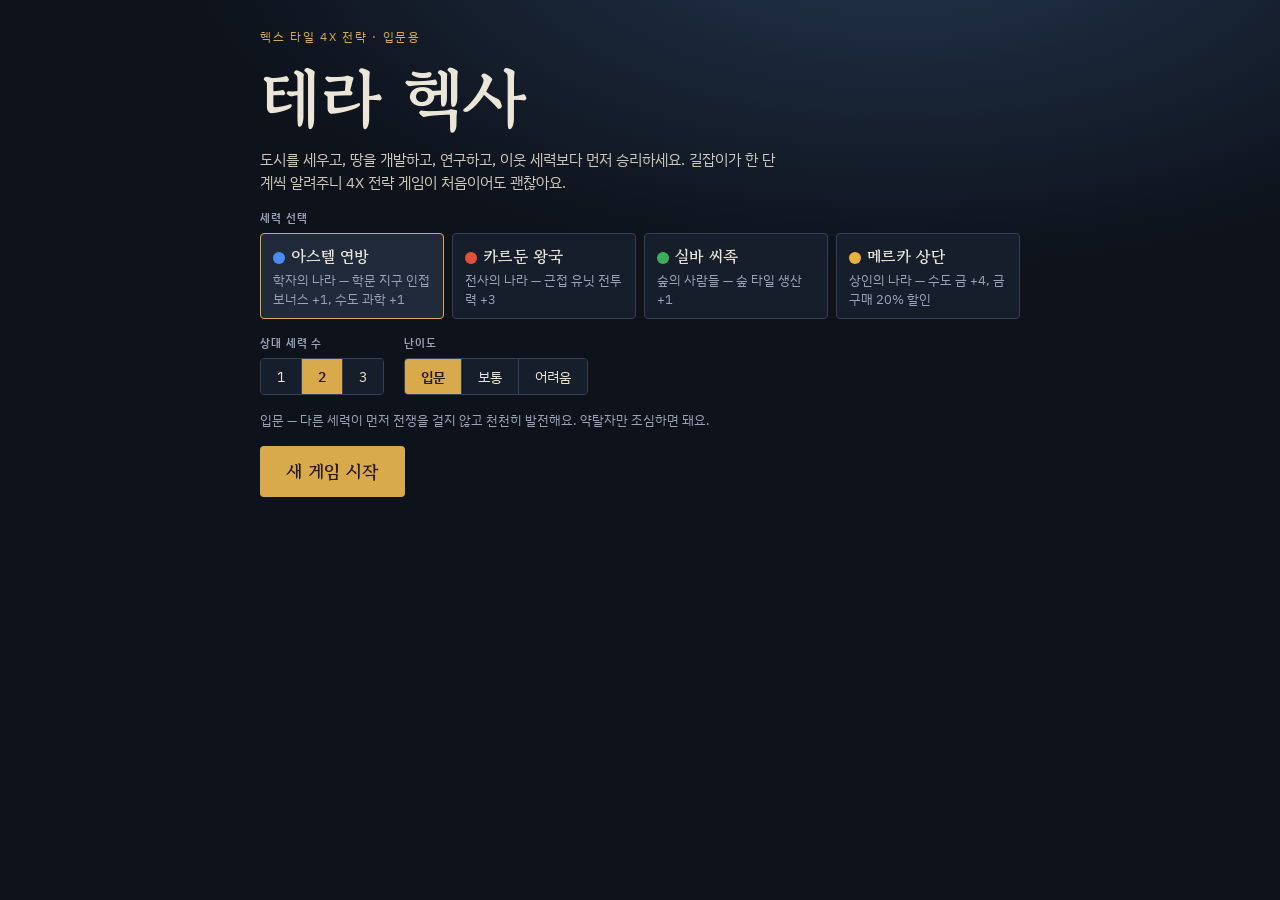
==== terra-hexa/index.html @ 1e4c503f "Add Terra Hexa, a beginner-friendly hex 4X strategy web game An original turn-based 4X game for teac" ====
<!DOCTYPE html>
<html lang="ko">
<head>
<meta charset="UTF-8">
<meta name="viewport" content="width=device-width, initial-scale=1, viewport-fit=cover">
<title>테라 헥사</title>
<link rel="stylesheet" href="https://fonts.googleapis.com/css2?family=Gowun+Batang:wght@400;700&family=IBM+Plex+Sans+KR:wght@400;500;600&display=swap">
<link rel="stylesheet" href="style.css">
</head>
<body>
<div id="app">
  <canvas id="map" aria-label="게임 지도"></canvas>

  <div id="top" hidden>
  <header id="topbar">
    <div class="chips" id="yields"></div>
    <button class="research" id="researchChip" type="button"></button>
    <div class="top-right">
      <span id="turnLabel" class="turn"></span>
      <button class="icon-btn" id="btnTech" type="button" title="연구 (T)">🔬<span>연구</span></button>
      <button class="icon-btn" id="btnPolicy" type="button" title="정책">🎭<span>정책</span></button>
      <button class="icon-btn" id="btnDiplo" type="button" title="외교 · 순위">🤝<span>외교</span></button>
      <button class="icon-btn" id="btnYield" type="button" title="타일 산출량 표시 (Y)">🔢<span>산출</span></button>
      <button class="icon-btn" id="btnHelp" type="button" title="도움말">❓<span>도움말</span></button>
      <button class="icon-btn" id="btnMenu" type="button" title="메뉴">☰<span>메뉴</span></button>
    </div>
  </header>

  <div id="banner" hidden></div>
  <aside id="advisor" hidden></aside>
  </div>
  <div id="toast" hidden></div>

  <div id="dock" hidden>
    <div class="dock-row">
      <div id="log"></div>
      <div class="dock-side">
        <canvas id="minimap" width="170" height="110"></canvas>
        <button id="nextBtn" type="button"></button>
      </div>
    </div>
    <div id="tileInfo" hidden></div>
    <section id="unitPanel" hidden></section>
  </div>
  <section id="cityPanel" hidden></section>

  <div id="modal" hidden><div class="sheet" role="dialog" aria-modal="true"><div id="modalBody"></div></div></div>

  <div id="setup">
    <div class="setup-inner">
      <p class="eyebrow">헥스 타일 4X 전략 · 입문용</p>
      <h1>테라 헥사</h1>
      <p class="lede">도시를 세우고, 땅을 개발하고, 연구하고, 이웃 세력보다 먼저 승리하세요. 길잡이가 한 단계씩 알려주니 4X 전략 게임이 처음이어도 괜찮아요.</p>
      <div class="field">
        <div class="label">세력 선택</div>
        <div id="factionList" class="factions"></div>
      </div>
      <div class="field row">
        <div>
          <div class="label">상대 세력 수</div>
          <div class="seg" id="segAI"><button type="button" data-v="1">1</button><button type="button" data-v="2" class="on">2</button><button type="button" data-v="3">3</button></div>
        </div>
        <div>
          <div class="label">난이도</div>
          <div class="seg" id="segDiff"><button type="button" data-v="easy" class="on">입문</button><button type="button" data-v="normal">보통</button><button type="button" data-v="hard">어려움</button></div>
        </div>
      </div>
      <p class="hint" id="diffHint"></p>
      <div class="setup-actions">
        <button id="btnStart" class="primary" type="button">새 게임 시작</button>
        <button id="btnContinue" class="ghost" type="button" hidden>이어서 하기</button>
      </div>
    </div>
  </div>
</div>
<script src="data.js"></script>
<script src="engine.js"></script>
<script src="ai.js"></script>
<script src="ui.js"></script>
</body>
</html>
---- terra-hexa/style.css ----
/* 레이아웃: 지도가 화면 전체, 그 위에 지도 제작실 느낌의 얇은 패널이 떠 있음 */
:root {
  color-scheme: dark;
  --ink: #0d121b;
  --panel: #171e2b;
  --panel-2: #202a3b;
  --line: #34415a;
  --text: #ece6d8;
  --dim: #9aa4b8;
  --brass: #d9aa4c;
  --brass-ink: #261b05;
  --good: #7bd193;
  --bad: #f07a66;
  --food: #9bd66e;
  --prod: #e79d55;
  --gold: #f2ca52;
  --sci: #6aaef6;
  --cult: #c992f2;
  --font-display: 'Gowun Batang', 'Nanum Myeongjo', 'Apple SD Gothic Neo', serif;
  --font-body: 'IBM Plex Sans KR', 'Apple SD Gothic Neo', 'Malgun Gothic', 'Noto Sans KR', system-ui, sans-serif;
  --gl: max(16px, env(safe-area-inset-left, 0px));
  --gr: max(16px, env(safe-area-inset-right, 0px));
}
* { box-sizing: border-box; }
html, body { height: 100%; }
body { margin: 0; background: var(--ink); color: var(--text); font-family: var(--font-body); font-size: 14px; line-height: 1.5; overflow: hidden; }
button { font: inherit; color: inherit; cursor: pointer; }
button:focus-visible { outline: 2px solid var(--brass); outline-offset: 2px; }
[hidden] { display: none !important; }

#app { position: relative; height: 100%; overflow: hidden; user-select: none; -webkit-user-select: none; }
#map { position: absolute; inset: 0; width: 100%; height: 100%; display: block; touch-action: none; cursor: grab; }

/* ---------- 상단 바 ---------- */
#top { position: absolute; top: 0; left: 0; right: 0; display: flex; flex-direction: column; align-items: flex-start; gap: 8px; pointer-events: none; }
#top > * { pointer-events: auto; }
#topbar { align-self: stretch; display: flex; flex-wrap: wrap; align-items: center; gap: 8px;
  padding: 8px var(--gr) 8px var(--gl); background: linear-gradient(#0d121bf2, #0d121bcc 70%, #0d121b00); pointer-events: none; }
#topbar > * { pointer-events: auto; }
.chips { display: flex; gap: 6px; }
.chip { display: flex; align-items: baseline; gap: 5px; padding: 5px 9px; background: var(--panel); border: 1px solid var(--line); border-radius: 4px; font-variant-numeric: tabular-nums; white-space: nowrap; }
.chip b { font-weight: 600; }
.chip small { color: var(--dim); font-size: 12px; }
.chip.sci b { color: var(--sci); } .chip.cult b { color: var(--cult); } .chip.gold b { color: var(--gold); }
.research { flex: 1 1 200px; min-width: 0; max-width: 360px; text-align: left; padding: 5px 10px; background: var(--panel); border: 1px solid var(--line); border-radius: 4px; }
.research.need { border-color: var(--brass); box-shadow: 0 0 0 2px #d9aa4c33; }
.research .r-top { display: flex; justify-content: space-between; gap: 8px; white-space: nowrap; }
.research .r-name { overflow: hidden; text-overflow: ellipsis; }
.research .r-turn { color: var(--dim); font-size: 12px; }
.bar { height: 4px; background: #0008; border-radius: 2px; overflow: hidden; margin-top: 4px; }
.bar i { display: block; height: 100%; background: var(--sci); }
.bar.prod i { background: var(--prod); } .bar.food i { background: var(--food); } .bar.hp i { background: var(--good); }
.top-right { margin-left: auto; display: flex; align-items: center; gap: 6px; }
.turn { font-family: var(--font-display); font-weight: 700; font-size: 15px; white-space: nowrap; padding-right: 4px; }
.icon-btn { display: flex; flex-direction: column; align-items: center; gap: 0; min-width: 44px; padding: 4px 6px; background: var(--panel); border: 1px solid var(--line); border-radius: 4px; font-size: 15px; line-height: 1.2; }
.icon-btn span { font-size: 10px; color: var(--dim); letter-spacing: 0.02em; }
.icon-btn:hover, .research:hover { background: var(--panel-2); }
.icon-btn.on { border-color: var(--brass); }
.icon-btn.alert { border-color: var(--brass); box-shadow: 0 0 0 2px #d9aa4c33; }

/* ---------- 길잡이 ---------- */
#advisor { margin-left: var(--gl); width: min(300px, calc(100% - var(--gl) - var(--gr))); background: var(--panel); border: 1px solid var(--line); border-radius: 4px; box-shadow: 0 8px 24px #0007; }
#advisor .adv-head { display: flex; align-items: center; gap: 8px; width: 100%; padding: 7px 10px; background: none; border: 0; text-align: left; }
#advisor .adv-head .tag { font-size: 11px; letter-spacing: 0.08em; color: var(--brass); }
#advisor .adv-head .count { margin-left: auto; color: var(--dim); font-size: 12px; font-variant-numeric: tabular-nums; }
#advisor .adv-body { padding: 0 10px 10px; }
#advisor h3 { margin: 0 0 4px; font-family: var(--font-display); font-size: 16px; text-wrap: balance; }
#advisor p { margin: 0; color: #cfc9bb; font-size: 13px; }
#advisor .why { margin-top: 6px; padding-top: 6px; border-top: 1px dashed var(--line); color: var(--dim); font-size: 12px; }

#banner { align-self: center; max-width: calc(100% - 32px); padding: 8px 14px; background: var(--brass); color: var(--brass-ink); font-weight: 600; border-radius: 4px; text-align: center; box-shadow: 0 6px 20px #0008; }
#banner button { margin-left: 10px; background: #0002; border: 1px solid #0004; border-radius: 3px; padding: 2px 8px; color: inherit; }
#toast { position: absolute; top: 38%; left: 50%; z-index: 15; transform: translateX(-50%); max-width: calc(100% - 32px); padding: 7px 14px; background: #000c; border: 1px solid var(--line); border-radius: 4px; text-align: center; pointer-events: none; }

/* ---------- 하단 도크 ---------- */
#dock { position: absolute; left: 0; right: 0; bottom: 0; display: flex; flex-direction: column; gap: 8px; padding: 0 var(--gr) max(12px, env(safe-area-inset-bottom, 0px)) var(--gl); pointer-events: none; }
#dock > * { pointer-events: none; }
.dock-row { display: flex; align-items: flex-end; justify-content: space-between; gap: 10px; }
#log { display: flex; flex-direction: column; gap: 4px; align-items: flex-start; min-width: 0; flex: 1; max-width: 460px; }
.note { pointer-events: auto; max-width: 100%; padding: 4px 9px; background: #0d121bdd; border: 1px solid var(--line); border-left: 3px solid var(--dim); border-radius: 3px; font-size: 12.5px; text-align: left; animation: note-in .25s ease-out; }
.note.good { border-left-color: var(--good); } .note.bad { border-left-color: var(--bad); }
.note.old { opacity: .55; }
@keyframes note-in { from { opacity: 0; transform: translateY(6px); } }
.dock-side { display: flex; flex-direction: column; align-items: flex-end; gap: 8px; pointer-events: auto; }
#minimap { width: 170px; height: 110px; background: #0b0f17; border: 1px solid var(--line); border-radius: 4px; cursor: pointer; }
#nextBtn { min-width: 170px; padding: 12px 18px; background: var(--brass); color: var(--brass-ink); border: 0; border-radius: 4px; font-family: var(--font-display); font-weight: 700; font-size: 17px; box-shadow: 0 6px 18px #0009; }
#nextBtn small { display: block; font-family: var(--font-body); font-weight: 500; font-size: 11px; opacity: .75; }
#nextBtn.todo { background: var(--panel-2); color: var(--text); border: 1px solid var(--brass); }
#nextBtn:disabled { opacity: .6; cursor: wait; }
#nextBtn:hover:not(:disabled) { filter: brightness(1.08); }

#tileInfo { align-self: center; max-width: 100%; padding: 5px 12px; background: #0d121be6; border: 1px solid var(--line); border-radius: 4px; font-size: 12.5px; text-align: center; }
#tileInfo .y-f { color: var(--food); } #tileInfo .y-p { color: var(--prod); } #tileInfo .y-g { color: var(--gold); }
#tileInfo em { font-style: normal; color: var(--dim); }
#tileInfo .pv { color: var(--brass); }

#unitPanel { pointer-events: auto; align-self: flex-start; width: min(560px, 100%); padding: 10px 12px; background: var(--panel); border: 1px solid var(--line); border-radius: 4px; box-shadow: 0 8px 24px #0007; }
.u-head { display: flex; align-items: center; gap: 10px; }
.u-icon { width: 38px; height: 38px; display: grid; place-items: center; font-size: 20px; border-radius: 50%; border: 2px solid #fff8; flex: none; }
.u-title { font-family: var(--font-display); font-weight: 700; font-size: 16px; }
.u-stats { color: var(--dim); font-size: 12.5px; font-variant-numeric: tabular-nums; }
.u-close { margin-left: auto; background: none; border: 0; color: var(--dim); font-size: 18px; padding: 4px 8px; }
.u-hint { margin: 6px 0 0; color: #cfc9bb; font-size: 12.5px; }
.acts { display: flex; flex-wrap: wrap; gap: 6px; margin-top: 8px; }
.act { padding: 6px 10px; background: var(--panel-2); border: 1px solid var(--line); border-radius: 4px; font-size: 13px; }
.act kbd { margin-left: 4px; font: inherit; font-size: 11px; color: var(--dim); }
.act.main { background: var(--brass); color: var(--brass-ink); border-color: var(--brass); font-weight: 600; }
.act.main kbd { color: #5a4310; }
.act.danger { color: var(--bad); }
.act:disabled { opacity: .45; cursor: not-allowed; }
.act:hover:not(:disabled) { filter: brightness(1.15); }

/* ---------- 도시 패널 ---------- */
#cityPanel { position: absolute; top: 64px; right: var(--gr); bottom: 200px; width: 350px; display: flex; flex-direction: column; background: var(--panel); border: 1px solid var(--line); border-radius: 4px; box-shadow: 0 8px 24px #0007; overflow: hidden; }
.c-head { display: flex; align-items: center; gap: 8px; padding: 10px 12px; border-bottom: 1px solid var(--line); }
.c-head h2 { margin: 0; font-family: var(--font-display); font-size: 18px; }
.c-head .pop { color: var(--dim); font-size: 13px; }
.c-scroll { overflow-y: auto; padding: 10px 12px 14px; display: flex; flex-direction: column; gap: 12px; overscroll-behavior: contain; }
.c-stats { display: grid; grid-template-columns: repeat(3, 1fr); gap: 6px; }
.stat { padding: 5px 7px; background: var(--panel-2); border-radius: 3px; font-variant-numeric: tabular-nums; }
.stat .k { display: block; font-size: 11px; color: var(--dim); }
.stat .v { font-weight: 600; }
.stat.f .v { color: var(--food); } .stat.p .v { color: var(--prod); } .stat.g .v { color: var(--gold); } .stat.s .v { color: var(--sci); } .stat.c .v { color: var(--cult); }
.c-note { margin: 0; font-size: 12.5px; color: #cfc9bb; }
.c-note.warn { color: var(--bad); }
.c-sec h4 { margin: 0 0 6px; font-size: 11px; letter-spacing: 0.08em; color: var(--brass); font-weight: 600; }
.now { padding: 8px 10px; background: var(--panel-2); border-radius: 3px; }
.now .row { display: flex; justify-content: space-between; gap: 8px; }
.now.empty { border: 1px dashed var(--brass); background: none; color: var(--brass); }
.opt { display: grid; grid-template-columns: 28px 1fr auto; align-items: center; gap: 8px; width: 100%; padding: 6px 8px; background: none; border: 1px solid transparent; border-bottom-color: #ffffff0f; text-align: left; }
.opt:hover:not(.locked) { background: var(--panel-2); border-color: var(--line); border-radius: 3px; }
.opt .ico { font-size: 18px; text-align: center; }
.opt .nm { font-weight: 500; }
.opt .ds { display: block; font-size: 11.5px; color: var(--dim); }
.opt .cost { text-align: right; font-size: 12px; color: var(--dim); font-variant-numeric: tabular-nums; white-space: nowrap; }
.opt .cost b { display: block; color: var(--prod); font-weight: 600; }
.opt.cur { border-color: var(--brass); border-radius: 3px; }
.opt.locked { opacity: .5; cursor: default; }
.opt.locked .ds { color: var(--bad); }
.opt-wrap { display: flex; align-items: stretch; }
.opt-wrap .opt { flex: 1; min-width: 0; }
.buy { flex: none; margin: 4px 0 4px 4px; padding: 0 8px; background: none; border: 1px solid var(--line); border-radius: 3px; font-size: 12px; color: var(--gold); white-space: nowrap; }
.buy:disabled { opacity: .35; cursor: not-allowed; }
.buy:hover:not(:disabled) { background: var(--panel-2); }
details.locked-list summary { cursor: pointer; color: var(--dim); font-size: 12.5px; padding: 4px 0; }

/* ---------- 모달 ---------- */
#modal { position: absolute; inset: 0; display: grid; place-items: center; padding: 16px var(--gr) 16px var(--gl); background: #05080dcc; z-index: 20; }
.sheet { width: min(860px, 100%); max-height: 100%; display: flex; flex-direction: column; background: var(--panel); border: 1px solid var(--line); border-radius: 6px; box-shadow: 0 20px 60px #000a; overflow: hidden; }
#modalBody { display: flex; flex-direction: column; min-height: 0; }
.m-head, .m-foot, .tabs { flex: none; }
.sheet.wide { width: min(1060px, 100%); }
.m-head { display: flex; align-items: center; gap: 10px; padding: 12px 16px; border-bottom: 1px solid var(--line); }
.m-head h2 { margin: 0; font-family: var(--font-display); font-size: 20px; text-wrap: balance; }
.m-head .x { margin-left: auto; background: none; border: 0; font-size: 20px; color: var(--dim); padding: 4px 8px; }
.m-body { flex: 1; min-height: 0; padding: 14px 16px 18px; overflow-y: auto; overscroll-behavior: contain; }
.m-body p { margin: 0 0 10px; max-width: 65ch; }
.m-body h3 { margin: 16px 0 6px; font-family: var(--font-display); font-size: 16px; }
.m-body h3:first-child { margin-top: 0; }
.m-body ul { margin: 0 0 10px; padding-left: 18px; max-width: 68ch; }
.m-body li { margin-bottom: 4px; }
.m-foot { display: flex; flex-wrap: wrap; justify-content: flex-end; gap: 8px; padding: 10px 16px; border-top: 1px solid var(--line); }
.primary { padding: 9px 18px; background: var(--brass); color: var(--brass-ink); border: 0; border-radius: 4px; font-weight: 600; }
.ghost { padding: 9px 18px; background: none; border: 1px solid var(--line); border-radius: 4px; }
.primary:hover { filter: brightness(1.08); } .ghost:hover { background: var(--panel-2); }
.tabs { display: flex; gap: 4px; padding: 8px 16px 0; border-bottom: 1px solid var(--line); overflow-x: auto; }
.tabs button { padding: 7px 12px; background: none; border: 0; border-bottom: 2px solid transparent; color: var(--dim); white-space: nowrap; }
.tabs button.on { color: var(--text); border-bottom-color: var(--brass); }

.tech-scroll { overflow-x: auto; padding-bottom: 6px; }
.tech-grid { display: grid; grid-template-columns: repeat(6, minmax(150px, 1fr)); gap: 8px; min-width: 940px; align-items: start; }
.tech-col { display: flex; flex-direction: column; gap: 8px; }
.tech-col > h5 { margin: 0; font-size: 11px; letter-spacing: 0.08em; color: var(--dim); font-weight: 600; }
.tech { width: 100%; padding: 8px 9px; background: var(--panel-2); border: 1px solid var(--line); border-radius: 4px; text-align: left; }
.tech .t-name { font-weight: 600; display: flex; justify-content: space-between; gap: 6px; }
.tech .t-cost { color: var(--sci); font-size: 12px; font-weight: 500; white-space: nowrap; }
.tech .t-unlock { display: block; font-size: 12px; color: #cfc9bb; }
.tech .t-boost { display: block; margin-top: 3px; font-size: 11.5px; color: var(--dim); }
.tech .t-boost.got { color: var(--good); }
.tech .t-req { display: block; font-size: 11.5px; color: var(--bad); }
.tech.done { background: none; border-style: dashed; opacity: .7; cursor: default; }
.tech.locked { opacity: .5; cursor: default; }
.tech.avail:hover { border-color: var(--brass); }
.tech.cur { border-color: var(--brass); box-shadow: 0 0 0 2px #d9aa4c33; }

.pol-grid { display: grid; grid-template-columns: repeat(auto-fit, minmax(200px, 1fr)); gap: 10px; }
.pol { padding: 14px; background: var(--panel-2); border: 1px solid var(--line); border-radius: 4px; text-align: left; }
.pol:hover { border-color: var(--brass); }
.pol b { display: block; font-family: var(--font-display); font-size: 17px; margin-bottom: 4px; }
.pol-have { display: flex; flex-wrap: wrap; gap: 6px; margin-top: 6px; }
.pol-have span { padding: 3px 8px; border: 1px solid var(--line); border-radius: 3px; font-size: 12.5px; }

.tbl-wrap { overflow-x: auto; }
table.tbl { width: 100%; border-collapse: collapse; font-variant-numeric: tabular-nums; }
.tbl th { text-align: left; font-size: 11px; letter-spacing: 0.06em; color: var(--dim); font-weight: 600; padding: 4px 8px; border-bottom: 1px solid var(--line); white-space: nowrap; }
.tbl td { padding: 7px 8px; border-bottom: 1px solid #ffffff0f; vertical-align: middle; }
.tbl .dot { display: inline-block; width: 10px; height: 10px; border-radius: 50%; margin-right: 6px; }
.tbl .sub { display: block; font-size: 11.5px; color: var(--dim); }
.tbl button { padding: 4px 10px; background: var(--panel-2); border: 1px solid var(--line); border-radius: 3px; font-size: 12.5px; white-space: nowrap; }
.pill { display: inline-block; padding: 1px 8px; border-radius: 10px; font-size: 12px; border: 1px solid var(--line); }
.pill.war { color: var(--bad); border-color: var(--bad); } .pill.peace { color: var(--good); border-color: #7bd19366; }
.vict { display: grid; grid-template-columns: repeat(auto-fit, minmax(220px, 1fr)); gap: 10px; margin-top: 14px; }
.vict div { padding: 10px; background: var(--panel-2); border-radius: 4px; }
.vict b { font-family: var(--font-display); }
.vict small { display: block; color: var(--dim); }

.gloss { display: grid; grid-template-columns: repeat(auto-fit, minmax(240px, 1fr)); gap: 10px; }
.gloss div { padding: 10px 12px; background: var(--panel-2); border-radius: 4px; }
.gloss b { display: block; margin-bottom: 2px; }
.gloss span { font-size: 13px; color: #cfc9bb; }
.keys { display: grid; grid-template-columns: auto 1fr; gap: 4px 14px; max-width: 520px; }
.keys kbd { padding: 1px 7px; background: var(--panel-2); border: 1px solid var(--line); border-radius: 3px; font: inherit; font-size: 12.5px; white-space: nowrap; }

/* ---------- 시작 화면 ---------- */
#setup { position: absolute; inset: 0; overflow-y: auto; z-index: 30; padding: 28px var(--gr) 28px var(--gl);
  background: radial-gradient(1200px 600px at 70% -10%, #24364f 0%, #0d121b 60%); }
.setup-inner { max-width: 760px; margin: 0 auto; display: flex; flex-direction: column; gap: 16px; }
.eyebrow { margin: 0; font-size: 12px; letter-spacing: 0.14em; color: var(--brass); }
#setup h1 { margin: 0; font-family: var(--font-display); font-size: clamp(40px, 9vw, 68px); line-height: 1.05; letter-spacing: -0.01em; }
.lede { margin: 0; max-width: 58ch; color: #cfc9bb; font-size: 15px; }
.field .label { margin-bottom: 6px; font-size: 11px; letter-spacing: 0.08em; color: var(--dim); font-weight: 600; }
.field.row { display: flex; flex-wrap: wrap; gap: 20px; }
.factions { display: grid; grid-template-columns: repeat(auto-fit, minmax(165px, 1fr)); gap: 8px; }
.fac { padding: 10px 12px; background: var(--panel); border: 1px solid var(--line); border-radius: 4px; text-align: left; }
.fac .sw { display: inline-block; width: 12px; height: 12px; border-radius: 50%; margin-right: 6px; vertical-align: -1px; }
.fac b { font-family: var(--font-display); font-size: 16px; }
.fac span { display: block; margin-top: 3px; font-size: 12.5px; color: var(--dim); }
.fac.on { border-color: var(--brass); background: var(--panel-2); }
.seg { display: inline-flex; border: 1px solid var(--line); border-radius: 4px; overflow: hidden; }
.seg button { padding: 7px 16px; background: var(--panel); border: 0; border-right: 1px solid var(--line); }
.seg button:last-child { border-right: 0; }
.seg button.on { background: var(--brass); color: var(--brass-ink); font-weight: 600; }
.hint { margin: 0; color: var(--dim); font-size: 13px; }
.setup-actions { display: flex; flex-wrap: wrap; gap: 10px; }
.setup-actions .primary { padding: 12px 26px; font-family: var(--font-display); font-size: 18px; font-weight: 700; }
.setup-actions .ghost { padding: 12px 22px; }

/* ---------- 좁은 화면 ---------- */
@media (max-width: 760px) {
  #topbar { gap: 6px; padding-top: 6px; }
  .chips { order: 1; }
  .top-right { order: 2; }
  .research { order: 3; flex-basis: 100%; max-width: none; }
  .icon-btn { min-width: 36px; padding: 4px 5px; }
  .icon-btn span { display: none; }
  .chip { padding: 4px 7px; }
  .chip small { display: none; }
  #minimap { display: none; }
  #nextBtn { min-width: 130px; padding: 10px 14px; font-size: 16px; }
  #log .note:nth-last-child(n+4) { display: none; }
  #cityPanel { top: auto; left: 0; right: 0; bottom: 0; width: auto; height: 58%; border-radius: 8px 8px 0 0; border-width: 1px 0 0; z-index: 10; padding-bottom: env(safe-area-inset-bottom, 0px); }
  .c-head, .c-scroll { padding-left: var(--gl); padding-right: var(--gr); }
  .c-stats { grid-template-columns: repeat(3, 1fr); }
}
@media (prefers-reduced-motion: reduce) { .note { animation: none; } }
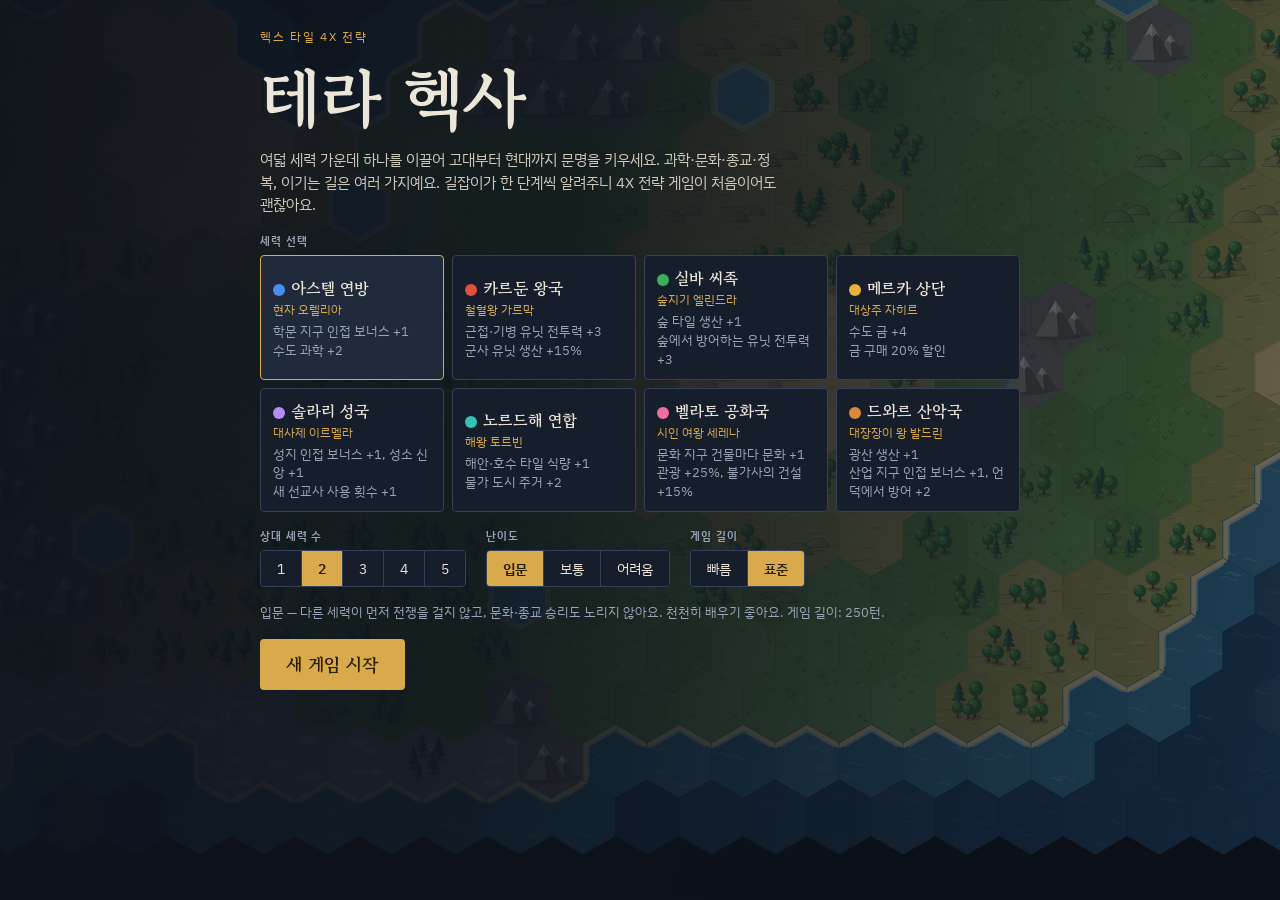
==== commit ea6ed2d5: "Terra Hexa: visual overhaul and Civ-style depth expansion Presentation - art.js: hand-drawn canvas a" ====
--- a/terra-hexa/index.html
+++ b/terra-hexa/index.html
@@ -19,7 +19,8 @@
       <span id="turnLabel" class="turn"></span>
       <button class="icon-btn" id="btnTech" type="button" title="연구 (T)">🔬<span>연구</span></button>
       <button class="icon-btn" id="btnPolicy" type="button" title="정책">🎭<span>정책</span></button>
-      <button class="icon-btn" id="btnDiplo" type="button" title="외교 · 순위">🤝<span>외교</span></button>
+      <button class="icon-btn" id="btnRel" type="button" title="종교">🙏<span>종교</span></button>
+      <button class="icon-btn" id="btnDiplo" type="button" title="외교 · 승리 현황">🤝<span>외교</span></button>
       <button class="icon-btn" id="btnYield" type="button" title="타일 산출량 표시 (Y)">🔢<span>산출</span></button>
       <button class="icon-btn" id="btnHelp" type="button" title="도움말">❓<span>도움말</span></button>
       <button class="icon-btn" id="btnMenu" type="button" title="메뉴">☰<span>메뉴</span></button>
@@ -30,6 +31,7 @@
   <aside id="advisor" hidden></aside>
   </div>
   <div id="toast" hidden></div>
+  <div id="turnFlash" hidden></div>
 
   <div id="dock" hidden>
     <div class="dock-row">
@@ -48,9 +50,9 @@
 
   <div id="setup">
     <div class="setup-inner">
-      <p class="eyebrow">헥스 타일 4X 전략 · 입문용</p>
+      <p class="eyebrow">헥스 타일 4X 전략</p>
       <h1>테라 헥사</h1>
-      <p class="lede">도시를 세우고, 땅을 개발하고, 연구하고, 이웃 세력보다 먼저 승리하세요. 길잡이가 한 단계씩 알려주니 4X 전략 게임이 처음이어도 괜찮아요.</p>
+      <p class="lede">여덟 세력 가운데 하나를 이끌어 고대부터 현대까지 문명을 키우세요. 과학·문화·종교·정복, 이기는 길은 여러 가지예요. 길잡이가 한 단계씩 알려주니 4X 전략 게임이 처음이어도 괜찮아요.</p>
       <div class="field">
         <div class="label">세력 선택</div>
         <div id="factionList" class="factions"></div>
@@ -58,11 +60,15 @@
       <div class="field row">
         <div>
           <div class="label">상대 세력 수</div>
-          <div class="seg" id="segAI"><button type="button" data-v="1">1</button><button type="button" data-v="2" class="on">2</button><button type="button" data-v="3">3</button></div>
+          <div class="seg" id="segAI"><button type="button" data-v="1">1</button><button type="button" data-v="2" class="on">2</button><button type="button" data-v="3">3</button><button type="button" data-v="4">4</button><button type="button" data-v="5">5</button></div>
         </div>
         <div>
           <div class="label">난이도</div>
           <div class="seg" id="segDiff"><button type="button" data-v="easy" class="on">입문</button><button type="button" data-v="normal">보통</button><button type="button" data-v="hard">어려움</button></div>
+        </div>
+        <div>
+          <div class="label">게임 길이</div>
+          <div class="seg" id="segLen"><button type="button" data-v="quick">빠름</button><button type="button" data-v="standard" class="on">표준</button></div>
         </div>
       </div>
       <p class="hint" id="diffHint"></p>
@@ -76,6 +82,8 @@
 <script src="data.js"></script>
 <script src="engine.js"></script>
 <script src="ai.js"></script>
+<script src="art.js"></script>
+<script src="sfx.js"></script>
 <script src="ui.js"></script>
 </body>
 </html>
--- a/terra-hexa/style.css
+++ b/terra-hexa/style.css
@@ -41,6 +41,7 @@
 .chip { display: flex; align-items: baseline; gap: 5px; padding: 5px 9px; background: var(--panel); border: 1px solid var(--line); border-radius: 4px; font-variant-numeric: tabular-nums; white-space: nowrap; }
 .chip b { font-weight: 600; }
 .chip small { color: var(--dim); font-size: 12px; }
+.chip.faith b { color: #d9c8ff; }
 .chip.sci b { color: var(--sci); } .chip.cult b { color: var(--cult); } .chip.gold b { color: var(--gold); }
 .research { flex: 1 1 200px; min-width: 0; max-width: 360px; text-align: left; padding: 5px 10px; background: var(--panel); border: 1px solid var(--line); border-radius: 4px; }
 .research.need { border-color: var(--brass); box-shadow: 0 0 0 2px #d9aa4c33; }
@@ -51,7 +52,8 @@
 .bar i { display: block; height: 100%; background: var(--sci); }
 .bar.prod i { background: var(--prod); } .bar.food i { background: var(--food); } .bar.hp i { background: var(--good); }
 .top-right { margin-left: auto; display: flex; align-items: center; gap: 6px; }
-.turn { font-family: var(--font-display); font-weight: 700; font-size: 15px; white-space: nowrap; padding-right: 4px; }
+.turn { font-family: var(--font-display); font-weight: 700; font-size: 15px; white-space: nowrap; padding-right: 4px; text-align: right; line-height: 1.15; }
+.turn small { display: block; font-family: var(--font-body); font-weight: 500; font-size: 10.5px; color: var(--brass); letter-spacing: 0.04em; }
 .icon-btn { display: flex; flex-direction: column; align-items: center; gap: 0; min-width: 44px; padding: 4px 6px; background: var(--panel); border: 1px solid var(--line); border-radius: 4px; font-size: 15px; line-height: 1.2; }
 .icon-btn span { font-size: 10px; color: var(--dim); letter-spacing: 0.02em; }
 .icon-btn:hover, .research:hover { background: var(--panel-2); }
@@ -96,7 +98,7 @@
 
 #unitPanel { pointer-events: auto; align-self: flex-start; width: min(560px, 100%); padding: 10px 12px; background: var(--panel); border: 1px solid var(--line); border-radius: 4px; box-shadow: 0 8px 24px #0007; }
 .u-head { display: flex; align-items: center; gap: 10px; }
-.u-icon { width: 38px; height: 38px; display: grid; place-items: center; font-size: 20px; border-radius: 50%; border: 2px solid #fff8; flex: none; }
+.u-icon { width: 42px; height: 42px; flex: none; }
 .u-title { font-family: var(--font-display); font-weight: 700; font-size: 16px; }
 .u-stats { color: var(--dim); font-size: 12.5px; font-variant-numeric: tabular-nums; }
 .u-close { margin-left: auto; background: none; border: 0; color: var(--dim); font-size: 18px; padding: 4px 8px; }
@@ -120,6 +122,7 @@
 .stat { padding: 5px 7px; background: var(--panel-2); border-radius: 3px; font-variant-numeric: tabular-nums; }
 .stat .k { display: block; font-size: 11px; color: var(--dim); }
 .stat .v { font-weight: 600; }
+.stat.r .v { color: #d9c8ff; }
 .stat.f .v { color: var(--food); } .stat.p .v { color: var(--prod); } .stat.g .v { color: var(--gold); } .stat.s .v { color: var(--sci); } .stat.c .v { color: var(--cult); }
 .c-note { margin: 0; font-size: 12.5px; color: #cfc9bb; }
 .c-note.warn { color: var(--bad); }
@@ -129,7 +132,8 @@
 .now.empty { border: 1px dashed var(--brass); background: none; color: var(--brass); }
 .opt { display: grid; grid-template-columns: 28px 1fr auto; align-items: center; gap: 8px; width: 100%; padding: 6px 8px; background: none; border: 1px solid transparent; border-bottom-color: #ffffff0f; text-align: left; }
 .opt:hover:not(.locked) { background: var(--panel-2); border-color: var(--line); border-radius: 3px; }
-.opt .ico { font-size: 18px; text-align: center; }
+.opt .ico { font-size: 18px; text-align: center; line-height: 1; }
+.opt .ico img { width: 28px; height: 28px; display: block; }
 .opt .nm { font-weight: 500; }
 .opt .ds { display: block; font-size: 11.5px; color: var(--dim); }
 .opt .cost { text-align: right; font-size: 12px; color: var(--dim); font-variant-numeric: tabular-nums; white-space: nowrap; }
@@ -140,6 +144,7 @@
 .opt-wrap { display: flex; align-items: stretch; }
 .opt-wrap .opt { flex: 1; min-width: 0; }
 .buy { flex: none; margin: 4px 0 4px 4px; padding: 0 8px; background: none; border: 1px solid var(--line); border-radius: 3px; font-size: 12px; color: var(--gold); white-space: nowrap; }
+.buy.faith { color: #d9c8ff; }
 .buy:disabled { opacity: .35; cursor: not-allowed; }
 .buy:hover:not(:disabled) { background: var(--panel-2); }
 details.locked-list summary { cursor: pointer; color: var(--dim); font-size: 12.5px; padding: 4px 0; }
@@ -168,7 +173,7 @@
 .tabs button.on { color: var(--text); border-bottom-color: var(--brass); }
 
 .tech-scroll { overflow-x: auto; padding-bottom: 6px; }
-.tech-grid { display: grid; grid-template-columns: repeat(6, minmax(150px, 1fr)); gap: 8px; min-width: 940px; align-items: start; }
+.tech-grid { display: grid; grid-template-columns: repeat(6, minmax(158px, 1fr)); gap: 8px; min-width: 1000px; align-items: start; }
 .tech-col { display: flex; flex-direction: column; gap: 8px; }
 .tech-col > h5 { margin: 0; font-size: 11px; letter-spacing: 0.08em; color: var(--dim); font-weight: 600; }
 .tech { width: 100%; padding: 8px 9px; background: var(--panel-2); border: 1px solid var(--line); border-radius: 4px; text-align: left; }
@@ -213,17 +218,18 @@
 
 /* ---------- 시작 화면 ---------- */
 #setup { position: absolute; inset: 0; overflow-y: auto; z-index: 30; padding: 28px var(--gr) 28px var(--gl);
-  background: radial-gradient(1200px 600px at 70% -10%, #24364f 0%, #0d121b 60%); }
+  background: linear-gradient(100deg, #0d121bf7 0%, #0d121be8 42%, #0d121b8c 100%); }
 .setup-inner { max-width: 760px; margin: 0 auto; display: flex; flex-direction: column; gap: 16px; }
 .eyebrow { margin: 0; font-size: 12px; letter-spacing: 0.14em; color: var(--brass); }
 #setup h1 { margin: 0; font-family: var(--font-display); font-size: clamp(40px, 9vw, 68px); line-height: 1.05; letter-spacing: -0.01em; }
 .lede { margin: 0; max-width: 58ch; color: #cfc9bb; font-size: 15px; }
 .field .label { margin-bottom: 6px; font-size: 11px; letter-spacing: 0.08em; color: var(--dim); font-weight: 600; }
 .field.row { display: flex; flex-wrap: wrap; gap: 20px; }
-.factions { display: grid; grid-template-columns: repeat(auto-fit, minmax(165px, 1fr)); gap: 8px; }
+.factions { display: grid; grid-template-columns: repeat(auto-fill, minmax(172px, 1fr)); gap: 8px; }
 .fac { padding: 10px 12px; background: var(--panel); border: 1px solid var(--line); border-radius: 4px; text-align: left; }
 .fac .sw { display: inline-block; width: 12px; height: 12px; border-radius: 50%; margin-right: 6px; vertical-align: -1px; }
 .fac b { font-family: var(--font-display); font-size: 16px; }
+.fac .ld { color: var(--brass); font-size: 12px; margin-top: 1px; }
 .fac span { display: block; margin-top: 3px; font-size: 12.5px; color: var(--dim); }
 .fac.on { border-color: var(--brass); background: var(--panel-2); }
 .seg { display: inline-flex; border: 1px solid var(--line); border-radius: 4px; overflow: hidden; }
@@ -253,3 +259,9 @@
   .c-stats { grid-template-columns: repeat(3, 1fr); }
 }
 @media (prefers-reduced-motion: reduce) { .note { animation: none; } }
+
+#turnFlash { position: absolute; top: 30%; left: 50%; transform: translateX(-50%); z-index: 14; pointer-events: none; padding: 6px 28px; font-family: var(--font-display); font-weight: 700; font-size: 34px; color: var(--text); text-shadow: 0 2px 12px #000c;
+  background: linear-gradient(90deg, #0d121b00, #0d121bcc 25%, #0d121bcc 75%, #0d121b00); border-block: 1px solid #d9aa4c88; animation: turn-flash 1.5s ease-out forwards; white-space: nowrap; }
+@keyframes turn-flash { 0% { opacity: 0; transform: translateX(-50%) scale(.92); } 15% { opacity: 1; transform: translateX(-50%) scale(1); } 70% { opacity: 1; } 100% { opacity: 0; } }
+@media (max-width: 760px) { #setup { background: linear-gradient(180deg, #0d121bf5 0%, #0d121be0 70%, #0d121bb0 100%); } #turnFlash { font-size: 26px; } }
+@media (prefers-reduced-motion: reduce) { #turnFlash { animation-duration: .01s; } }
